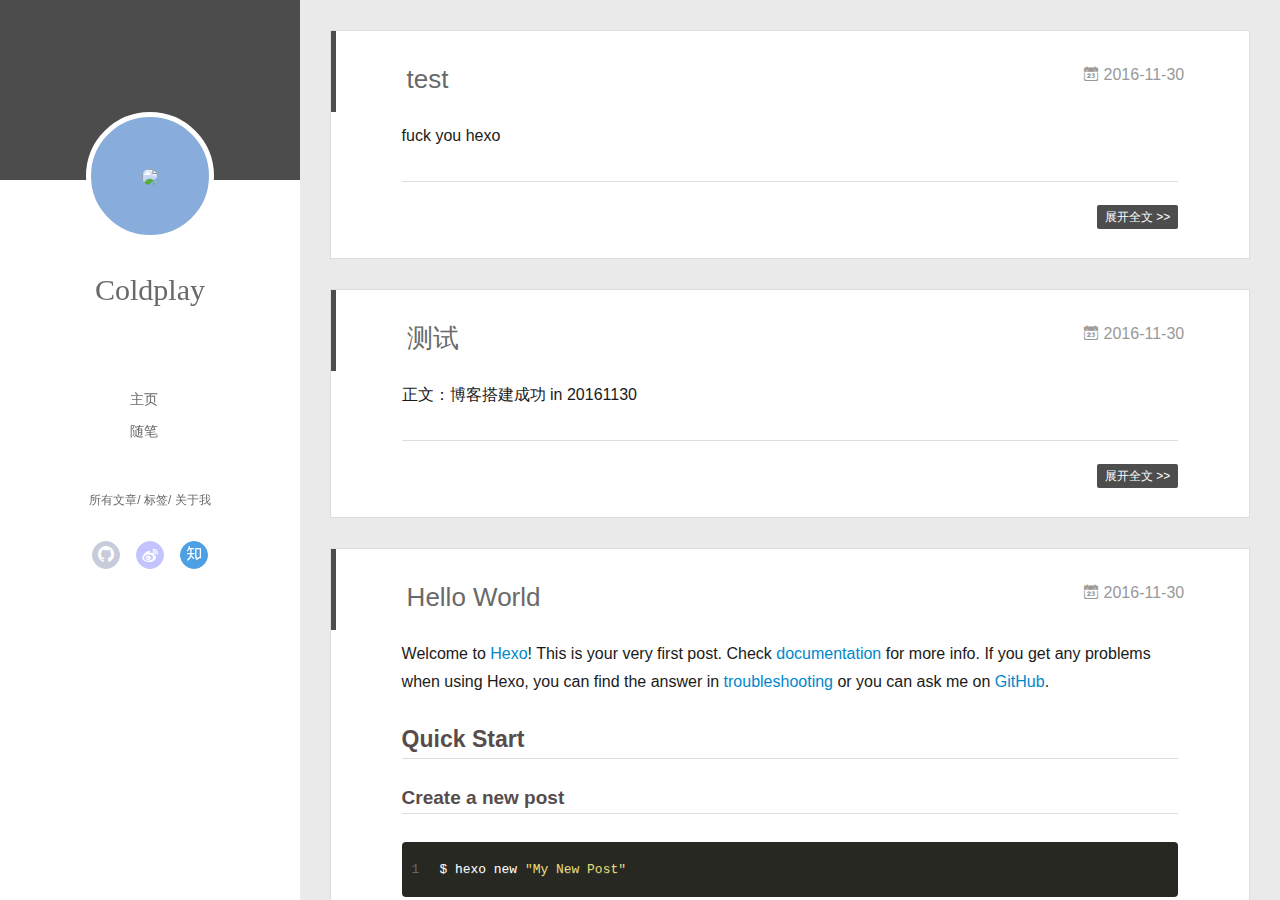
==== index.html @ acaaae2d "hexo delopy" ====
<!DOCTYPE html>
<html>
<head>
  <meta charset="utf-8">
  
  <meta name="renderer" content="webkit">
  <meta http-equiv="X-UA-Compatible" content="IE=edge" >
  <link rel="dns-prefetch" href="http://Coldplays.github.io">
  <title>Coldplay</title>
  <meta name="viewport" content="width=device-width, initial-scale=1, maximum-scale=1">
  <meta name="description" content="爱你所爱  想你所爱">
<meta property="og:type" content="website">
<meta property="og:title" content="Coldplay">
<meta property="og:url" content="http://Coldplays.github.io/index.html">
<meta property="og:site_name" content="Coldplay">
<meta property="og:description" content="爱你所爱  想你所爱">
<meta name="twitter:card" content="summary">
<meta name="twitter:title" content="Coldplay">
<meta name="twitter:description" content="爱你所爱  想你所爱">
  
    <link rel="alternative" href="/atom.xml" title="Coldplay" type="application/atom+xml">
  
  
    <link rel="icon" href="http://ohfzowpjr.bkt.clouddn.com/blog.jpg">
  
  <link rel="stylesheet" href="/main.css">
  

</head>

<body>
  <div id="container">
    <div class="left-col">
      <div class="overlay"></div>
<div class="intrude-less">
	<header id="header" class="inner">
		<a href="/" class="profilepic">
			
			<img src="http://ohfzowpjr.bkt.clouddn.com/blog.jpg" class="js-avatar">
			
		</a>

		<hgroup>
		  <h1 class="header-author"><a href="/">Coldplay</a></h1>
		</hgroup>

		

		<nav class="header-menu">
			<ul>
			
				<li><a href="/">主页</a></li>
	        
				<li><a href="/tags/随笔">随笔</a></li>
	        
			</ul>
		</nav>
		<nav class="header-smart-menu">
	        
    		
    			
    			<a class="js-smart-menu" data-idx="0" href="javascript:void(0)">所有文章</a>
    			
    			
            
    			
    			<a class="js-smart-menu" data-idx="1" href="javascript:void(0)">标签</a>
    			
    			
            
    			
    			<a class="js-smart-menu" data-idx="2" href="javascript:void(0)">关于我</a>
    			
    			
            
		</nav>
		<nav class="header-nav">
			<div class="social">
				
					<a class="github" target="_blank" href="#" title="github"><i class="icon-github"></i></a>
		        
					<a class="weibo" target="_blank" href="#" title="weibo"><i class="icon-weibo"></i></a>
		        
					<a class="zhihu" target="_blank" href="#" title="zhihu"><i class="icon-zhihu"></i></a>
		        
			</div>
		</nav>
	</header>		
</div>

    </div>
    <div class="mid-col">
      <nav id="mobile-nav">
  	<div class="overlay">
  		<div class="slider-trigger"><i class="icon-sort"></i></div>
  		<h1 class="header-author js-mobile-header hide">Coldplay</h1>
  	</div>
	<div class="intrude-less">
		<header id="header" class="inner">
			<div class="profilepic">
				
					<img src="http://ohfzowpjr.bkt.clouddn.com/blog.jpg" class="js-avatar">
				
			</div>
			<hgroup>
			  <h1 class="header-author">Coldplay</h1>
			</hgroup>
			
			<nav class="header-menu">
				<ul>
				
					<li><a href="/">主页</a></li>
		        
					<li><a href="/tags/随笔">随笔</a></li>
		        
				</ul>
			</nav>
			<nav class="header-nav">
				<div class="social">
					
						<a class="github" target="_blank" href="#" title="github"><i class="icon-github"></i></a>
			        
						<a class="weibo" target="_blank" href="#" title="weibo"><i class="icon-weibo"></i></a>
			        
						<a class="zhihu" target="_blank" href="#" title="zhihu"><i class="icon-zhihu"></i></a>
			        
				</div>
			</nav>
		</header>				
	</div>
</nav>

      <div class="body-wrap">
        
  
    <article id="post-test" class="article article-type-post" itemscope itemprop="blogPost">
  <div class="article-inner">
    
      <header class="article-header">
        
  
    <h1 itemprop="name">
      <a class="article-title" href="/2016/11/30/test/">test</a>
    </h1>
  

        <a href="/2016/11/30/test/" class="archive-article-date">
  	<time datetime="2016-11-30T07:42:43.000Z" itemprop="datePublished"><i class="icon-calendar icon"></i>2016-11-30</time>
</a>
      </header>
    
    <div class="article-entry" itemprop="articleBody">
      
        <p>fuck you hexo</p>

      

      
    </div>
    <div class="article-info article-info-index">
      
      
      

      
        <p class="article-more-link">
          <a class="article-more-a" href="/2016/11/30/test/#more">展开全文 >></a>
        </p>
      

      
      <div class="clearfix"></div>
    </div>
  </div>
</article>








  
    <article id="post-hello" class="article article-type-post" itemscope itemprop="blogPost">
  <div class="article-inner">
    
      <header class="article-header">
        
  
    <h1 itemprop="name">
      <a class="article-title" href="/2016/11/30/hello/">测试</a>
    </h1>
  

        <a href="/2016/11/30/hello/" class="archive-article-date">
  	<time datetime="2016-11-30T04:25:22.000Z" itemprop="datePublished"><i class="icon-calendar icon"></i>2016-11-30</time>
</a>
      </header>
    
    <div class="article-entry" itemprop="articleBody">
      
        <p>正文：博客搭建成功 in 20161130</p>

      

      
    </div>
    <div class="article-info article-info-index">
      
      
      

      
        <p class="article-more-link">
          <a class="article-more-a" href="/2016/11/30/hello/#more">展开全文 >></a>
        </p>
      

      
      <div class="clearfix"></div>
    </div>
  </div>
</article>








  
    <article id="post-hello-world" class="article article-type-post" itemscope itemprop="blogPost">
  <div class="article-inner">
    
      <header class="article-header">
        
  
    <h1 itemprop="name">
      <a class="article-title" href="/2016/11/30/hello-world/">Hello World</a>
    </h1>
  

        <a href="/2016/11/30/hello-world/" class="archive-article-date">
  	<time datetime="2016-11-30T01:39:07.978Z" itemprop="datePublished"><i class="icon-calendar icon"></i>2016-11-30</time>
</a>
      </header>
    
    <div class="article-entry" itemprop="articleBody">
      
        <p>Welcome to <a href="https://hexo.io/" target="_blank" rel="external">Hexo</a>! This is your very first post. Check <a href="https://hexo.io/docs/" target="_blank" rel="external">documentation</a> for more info. If you get any problems when using Hexo, you can find the answer in <a href="https://hexo.io/docs/troubleshooting.html" target="_blank" rel="external">troubleshooting</a> or you can ask me on <a href="https://github.com/hexojs/hexo/issues" target="_blank" rel="external">GitHub</a>.</p>
<h2 id="Quick-Start"><a href="#Quick-Start" class="headerlink" title="Quick Start"></a>Quick Start</h2><h3 id="Create-a-new-post"><a href="#Create-a-new-post" class="headerlink" title="Create a new post"></a>Create a new post</h3><figure class="highlight bash"><table><tr><td class="gutter"><pre><div class="line">1</div></pre></td><td class="code"><pre><div class="line">$ hexo new <span class="string">"My New Post"</span></div></pre></td></tr></table></figure>
<p>More info: <a href="https://hexo.io/docs/writing.html" target="_blank" rel="external">Writing</a></p>
<h3 id="Run-server"><a href="#Run-server" class="headerlink" title="Run server"></a>Run server</h3><figure class="highlight bash"><table><tr><td class="gutter"><pre><div class="line">1</div></pre></td><td class="code"><pre><div class="line">$ hexo server</div></pre></td></tr></table></figure>
<p>More info: <a href="https://hexo.io/docs/server.html" target="_blank" rel="external">Server</a></p>
<h3 id="Generate-static-files"><a href="#Generate-static-files" class="headerlink" title="Generate static files"></a>Generate static files</h3><figure class="highlight bash"><table><tr><td class="gutter"><pre><div class="line">1</div></pre></td><td class="code"><pre><div class="line">$ hexo generate</div></pre></td></tr></table></figure>
<p>More info: <a href="https://hexo.io/docs/generating.html" target="_blank" rel="external">Generating</a></p>
<h3 id="Deploy-to-remote-sites"><a href="#Deploy-to-remote-sites" class="headerlink" title="Deploy to remote sites"></a>Deploy to remote sites</h3><figure class="highlight bash"><table><tr><td class="gutter"><pre><div class="line">1</div></pre></td><td class="code"><pre><div class="line">$ hexo deploy</div></pre></td></tr></table></figure>
<p>More info: <a href="https://hexo.io/docs/deployment.html" target="_blank" rel="external">Deployment</a></p>

      

      
    </div>
    <div class="article-info article-info-index">
      
      
      

      
        <p class="article-more-link">
          <a class="article-more-a" href="/2016/11/30/hello-world/#more">展开全文 >></a>
        </p>
      

      
      <div class="clearfix"></div>
    </div>
  </div>
</article>








  
  


      </div>
      <footer id="footer">
  <div class="outer">
    <div id="footer-info">
    	<div class="footer-left">
    		&copy; 2016 Coldplay
    	</div>
      	<div class="footer-right">
      		<a href="http://hexo.io/" target="_blank">Hexo</a>  Theme <a href="https://github.com/litten/hexo-theme-yilia" target="_blank">Yilia</a> by Litten
      	</div>
    </div>
  </div>
</footer>
    </div>
    <script>
	var yiliaConfig = {
		mathjax: false,
		animate: true,
		isHome: true,
		isPost: false,
		isArchive: false,
		isTag: false,
		isCategory: false,
		open_in_new: false,
		root: "/",
		innerArchive: true
	}
</script>

<script src="/./main.js"></script>


    
<div class="tools-col">
  <ul class="btn-wrap">
    
      <li class="chose" data-hook="tools-section-all"><span class="text">全部</span><i class="icon-book"></i></li>
    
    
      <li data-hook="tools-section-tag"><span class="text">标签</span><i class="icon-price-tags"></i></li>
    
    
    
      <li data-hook="tools-section-me"><span class="text">我</span><i class="icon-smile"></i></li>
    
  </ul>
  <div class="tools-wrap">
    
    	<section class="tools-section tools-section-all chose">
    	</section>
    

    
    	<section class="tools-section tools-section-tag">
    			<div class="widget tagcloud" id="js-tagcloud">
    				
    			</div>
    	</section>
    

    

    
    	<section class="tools-section tools-section-me">
  	  	
  	  		<div class="aboutme-wrap" id="js-aboutme">一天只会撸&lt;br&gt;&lt;br&gt;除了HTML其他什么都不会&lt;br&gt;&lt;br&gt;小白一枚</div>
  	  	
    	</section>
    
  </div>
  
</div>
    <!-- Root element of PhotoSwipe. Must have class pswp. -->
<div class="pswp" tabindex="-1" role="dialog" aria-hidden="true">

    <!-- Background of PhotoSwipe. 
         It's a separate element as animating opacity is faster than rgba(). -->
    <div class="pswp__bg"></div>

    <!-- Slides wrapper with overflow:hidden. -->
    <div class="pswp__scroll-wrap">

        <!-- Container that holds slides. 
            PhotoSwipe keeps only 3 of them in the DOM to save memory.
            Don't modify these 3 pswp__item elements, data is added later on. -->
        <div class="pswp__container">
            <div class="pswp__item"></div>
            <div class="pswp__item"></div>
            <div class="pswp__item"></div>
        </div>

        <!-- Default (PhotoSwipeUI_Default) interface on top of sliding area. Can be changed. -->
        <div class="pswp__ui pswp__ui--hidden">

            <div class="pswp__top-bar">

                <!--  Controls are self-explanatory. Order can be changed. -->

                <div class="pswp__counter"></div>

                <button class="pswp__button pswp__button--close" title="Close (Esc)"></button>

                <button class="pswp__button pswp__button--share" style="display:none" title="Share"></button>

                <button class="pswp__button pswp__button--fs" title="Toggle fullscreen"></button>

                <button class="pswp__button pswp__button--zoom" title="Zoom in/out"></button>

                <!-- Preloader demo http://codepen.io/dimsemenov/pen/yyBWoR -->
                <!-- element will get class pswp__preloader--active when preloader is running -->
                <div class="pswp__preloader">
                    <div class="pswp__preloader__icn">
                      <div class="pswp__preloader__cut">
                        <div class="pswp__preloader__donut"></div>
                      </div>
                    </div>
                </div>
            </div>

            <div class="pswp__share-modal pswp__share-modal--hidden pswp__single-tap">
                <div class="pswp__share-tooltip"></div> 
            </div>

            <button class="pswp__button pswp__button--arrow--left" title="Previous (arrow left)">
            </button>

            <button class="pswp__button pswp__button--arrow--right" title="Next (arrow right)">
            </button>

            <div class="pswp__caption">
                <div class="pswp__caption__center"></div>
            </div>

        </div>

    </div>

</div>
  </div>
</body>
</html>
---- main.css ----
.clearfix:after,.clearfix:before{content:"";display:table}.clearfix:after{clear:both}body.archive-inner .archive-article-inner h1{overflow:hidden;white-space:nowrap;text-overflow:ellipsis}.tools-col,body.archive-inner{box-shadow:inset 0 0 32px 9px #4d4d4d}.mid-col,.tools-col,.tools-col .btn-wrap,.tools-col .btn-wrap li,.tools-col .btn-wrap li .text{-webkit-transition:all .2s ease-in;transition:all .2s ease-in;-ms-transition:all .2s ease-in}.tools-col,body.archive-inner,body.archive-inner #container,body.archive-inner .mid-col{background:url([data-uri]) repeat #5d5d5d}html{-ms-text-size-adjust:100%;-webkit-text-size-adjust:100%;-webkit-tap-highlight-color:transparent;height:100%}body{margin:0;font-size:14px;font-family:Helvetica Neue,Helvetica,STHeiTi,Arial,sans-serif;line-height:1.5;color:#333;background-color:#fff;min-height:100%}article,aside,details,figcaption,figure,footer,header,hgroup,main,menu,nav,section,summary{display:block}audio,canvas,progress,video{display:inline-block}audio:not([controls]){display:none;height:0}progress{vertical-align:baseline}[hidden],template{display:none}a{background:transparent;text-decoration:none;color:#08c}a:active{outline:0}abbr[title]{border-bottom:1px dotted}b,strong{font-weight:700}dfn{font-style:italic}mark{background:#ff0;color:#000}small{font-size:80%}sub,sup{font-size:75%;line-height:0;position:relative;vertical-align:baseline}sup{top:-.5em}sub{bottom:-.25em}img{border:0;vertical-align:middle;max-width:100%}svg:not(:root){overflow:hidden}pre{overflow:auto;white-space:pre;white-space:pre-wrap;word-wrap:break-word}code,kbd,pre,samp{font-family:monospace,monospace;font-size:1em}button,input,optgroup,select,textarea{color:inherit;font:inherit;margin:0;vertical-align:middle}button,input,select{overflow:visible}button,select{text-transform:none}button,html input[type=button],input[type=reset],input[type=submit]{-webkit-appearance:button;cursor:pointer}[disabled]{cursor:default}button::-moz-focus-inner,input::-moz-focus-inner{border:0;padding:0}input{line-height:normal}input[type=checkbox],input[type=radio]{box-sizing:border-box;padding:0}input[type=number]::-webkit-inner-spin-button,input[type=number]::-webkit-outer-spin-button{height:auto}input[type=search]{-webkit-appearance:textfield;box-sizing:border-box}input[type=search]::-webkit-search-cancel-button,input[type=search]::-webkit-search-decoration{-webkit-appearance:none}fieldset{border:1px solid silver;margin:0 2px;padding:.35em .625em .75em}legend{border:0;padding:0}textarea{overflow:auto;resize:vertical;vertical-align:top}optgroup{font-weight:700}button,input,select,textarea{outline:0}input,textarea{-webkit-user-modify:read-write-plaintext-only}input::-ms-clear,input::-ms-reveal{display:none}input::-moz-placeholder,textarea::-moz-placeholder{color:#999}input:-ms-input-placeholder,textarea:-ms-input-placeholder{color:#999}input::-webkit-input-placeholder,textarea::-webkit-input-placeholder{color:#999}.placeholder{color:#999}table{border-collapse:collapse;border-spacing:0}td,th{padding:0}blockquote,figure,form,h1,h2,h3,h4,h5,h6,p{margin:0}dd,dl,li,ol,ul{margin:0;padding:0}ol,ul{list-style:none outside none}h1,h2,h3{line-height:2;font-weight:400}h1{font-size:18px}h2{font-size:16px}h3{font-size:14px}i{font-style:normal}*{box-sizing:border-box}@font-face{font-family:iconfont;src:url(/fonts/iconfont.eot);src:url(/fonts/iconfont.eot#iefix) format("embedded-opentype"),url(/fonts/iconfont.woff) format("woff"),url(/fonts/iconfont.ttf) format("truetype"),url(/fonts/iconfont.svg#iconfont) format("svg")}[class*=" icon-"],[class^=icon-]{font-family:iconfont!important;speak:none;font-size:16px;font-style:normal;font-weight:400;font-variant:normal;text-transform:none;line-height:1;-webkit-font-smoothing:antialiased;-moz-osx-font-smoothing:grayscale}.icon-twitter:before{content:"\E600"}.icon-facebook:before{content:"\E601"}.icon-clock:before{content:"\E602"}.icon-mail:before{content:"\E609"}.icon-link:before{content:"\E6AB"}.icon-smile:before{content:"\E64A"}.icon-roundrightfill:before{content:"\E65A"}.icon-list:before{content:"\E682"}.icon-book:before{content:"\E6FE"}.icon-home:before{content:"\E6BB"}.icon-share:before{content:"\E618"}.icon-qq:before{content:"\E62D"}.icon-weibo:before{content:"\E619"}.icon-sort:before{content:"\E700"}.icon-circle-left:before{content:"\E71F"}.icon-circle-right:before{content:"\E720"}.icon-loading:before{content:"\E614"}.icon-close:before{content:"\E60C"}.icon-tumblr:before{content:"\E6B0"}.icon-calendar:before{content:"\E667"}.icon-rss:before{content:"\E877"}.icon-price-tags:before{content:"\E6F9"}.icon-quo-left:before{content:"\E7F5"}.icon-quo-right:before{content:"\E7F6"}.icon-github:before{content:"\E735"}.icon-film:before{content:"\E7B7"}.icon-weixin:before{content:"\E61F"}.icon-qzone:before{content:"\E680"}.icon-douban:before{content:"\E64C"}.icon-roundleftfill:before{content:"\E799"}.icon-tuding:before{content:"\E651"}.icon-zhihu:before{content:"\E61B"}.icon-linkedin:before{content:"\E6D4"}.icon-google:before{content:"\E635"}body,button,input,select,textarea{color:#1a1a1a;font-family:lucida grande,lucida sans unicode,lucida,helvetica,Hiragino Sans GB,Microsoft YaHei,WenQuanYi Micro Hei,sans-serif;font-size:16px;font-size:1rem;line-height:1.75}body{overflow-y:hidden}#container,body,html{height:100%;overflow-x:hidden;overflow-y:auto}#container{position:relative;min-height:100%}.body-wrap{margin-bottom:80px}.mid-col{position:absolute;right:0;min-height:100%;background:#eaeaea;left:300px;width:auto}.mid-col.show{-webkit-transform:translate3d(300px,0,0);transform:translate3d(300px,0,0);-ms-transform:translate3d(300px,0,0)}#mobile-nav{display:none}#mobile-nav .overlay{height:110px;position:absolute;width:100%;background:#4d4d4d}#mobile-nav .overlay.fixed{position:fixed;height:42px;z-index:99}#mobile-nav #header{padding:10px 0 0}#mobile-nav #header .profilepic{display:block;position:relative;z-index:100}#mobile-nav #header .header-menu{height:auto;margin:10px}#mobile-nav #header .header-menu ul{text-align:center;cursor:default}#mobile-nav #header .header-menu li{display:inline-block;margin:3px}.left-col{background:#fff;width:300px;position:fixed;opacity:1;-webkit-transition:all .2s ease-in;transition:all .2s ease-in;height:100%;z-index:999}.left-col .overlay{width:100%;height:180px;background-color:#000;position:absolute;opacity:.7}.left-col .intrude-less{width:76%;text-align:center;margin:112px auto 0}.left-col #header{width:100%;height:300px;position:relative;border-bottom:1px solid color-border}.left-col #header a{color:#696969}.left-col #header a:hover{color:#b0a0aa}.left-col #header .header-subtitle{text-align:center;color:#999;font-size:14px;line-height:25px;overflow:hidden;text-overflow:ellipsis;display:-webkit-box;-webkit-line-clamp:2;-webkit-box-orient:vertical}.left-col #header .header-menu{font-weight:300;line-height:31px;cursor:pointer;text-transform:uppercase;float:none;min-height:150px;margin-left:-12px;text-align:center;display:-webkit-box;-webkit-box-orient:horizontal;-webkit-box-pack:center;-webkit-box-align:center}.left-col #header .header-menu li{cursor:default}.left-col #header .header-menu li a{font-size:14px;min-width:300px}.left-col #header .header-smart-menu{font-size:12px;margin-bottom:20px}.left-col #header .header-smart-menu a:after{content:'/'}.left-col #header .header-smart-menu a:last-child:after{content:''}.left-col #header .profilepic{display:block;border:5px solid #fff;border-radius:300px;width:128px;height:128px;margin:0 auto;position:relative;overflow:hidden;background:#88acdb;-webkit-transition:all .2s ease-in;display:-webkit-box;-webkit-box-orient:horizontal;-webkit-box-pack:center;-webkit-box-align:center;text-align:center}.left-col #header .profilepic img{border-radius:300px;opacity:1;-webkit-transition:all .2s ease-in}.left-col #header .profilepic img.show{width:100%;height:100%;opacity:1}.left-col #header .header-author{text-align:center;margin:.67em 0;font-family:Roboto,serif;font-size:30px;-webkit-transition:.3s;transition:.3s}::-webkit-scrollbar{width:10px;height:10px}::-webkit-scrollbar-button{width:0;height:0}::-webkit-scrollbar-button:end:decrement,::-webkit-scrollbar-button:start:increment{display:none}::-webkit-scrollbar-corner{display:block}::-webkit-scrollbar-thumb{border-radius:8px;background-color:rgba(0,0,0,.2)}::-webkit-scrollbar-thumb:hover{border-radius:8px;background-color:rgba(0,0,0,.5)}::-webkit-scrollbar-thumb,::-webkit-scrollbar-track{border-right:1px solid transparent;border-left:1px solid transparent}::-webkit-scrollbar-track:hover{background-color:rgba(0,0,0,.15)}::-webkit-scrollbar-button:start{width:10px;height:10px;background:url([data-uri]) no-repeat 0 0}::-webkit-scrollbar-button:start:hover{background:url([data-uri]) no-repeat -15px 0}::-webkit-scrollbar-button:start:active{background:url([data-uri]) no-repeat -30px 0}::-webkit-scrollbar-button:end{width:10px;height:10px;background:url([data-uri]) no-repeat 0 -18px}::-webkit-scrollbar-button:end:hover{background:url([data-uri]) no-repeat -15px -18px}::-webkit-scrollbar-button:end:active{background:url([data-uri]) no-repeat -30px -18px}.article-entry .highlight,.article-entry pre{background:#272822;margin:10px 0;padding:10px;overflow:auto;color:#fff;font-size:.9em;line-height:22.400000000000002px}.article-entry .gist .gist-file .gist-data .line-numbers,.article-entry .highlight .gutter pre,.article-entry .highlight .gutter pre .line{color:#666}.article-entry code,.article-entry pre{font-family:Source Code Pro,Consolas,Monaco,Menlo,monospace}.article-entry code{background:#eee;padding:0 .3em;border:none}.article-entry pre code{background:none;text-shadow:none;padding:0;color:#fff}.article-entry .highlight{border-radius:4px}.article-entry .highlight pre{border:none;margin:0;padding:0}.article-entry .highlight table{margin:0;width:auto}.article-entry .highlight td{border:none;padding:0}.article-entry .highlight figcaption{color:highlight-comment;line-height:1em;margin-bottom:1em}.article-entry .highlight figcaption:after,.article-entry .highlight figcaption:before{content:"";display:table}.article-entry .highlight figcaption:after{clear:both}.article-entry .highlight figcaption a{float:right}.article-entry .highlight .gutter pre{text-align:right;padding-right:20px}.article-entry .highlight .gutter pre .line{text-shadow:none}.article-entry .highlight .line{color:#fff}.article-entry .gist{margin:0 -20px;border-style:solid;border-color:#ddd;border-width:1px 0;background:#272822;padding:15px 20px 15px 0}.article-entry .gist .gist-file{border:none;font-family:Source Code Pro,Consolas,Monaco,Menlo,monospace;margin:0}.article-entry .gist .gist-file .gist-data{background:none;border:none}.article-entry .gist .gist-file .gist-data .line-numbers{background:none;border:none;padding:0 20px 0 0}.article-entry .gist .gist-file .gist-data .line-data{padding:0!important}.article-entry .gist .gist-file .highlight{margin:0;padding:0;border:none}.article-entry .gist .gist-file .gist-meta{background:#272822;color:highlight-comment;font:.85em Helvetica Neue,Helvetica,Arial,sans-serif;text-shadow:0 0;padding:0;margin-top:1em;margin-left:20px}.article-entry .gist .gist-file .gist-meta a{color:#258fb8;font-weight:400}.article-entry .gist .gist-file .gist-meta a:hover{text-decoration:underline}pre .comment{color:#75715e}pre .class .params,pre .function .keyword,pre .keyword{color:#66d9ef}pre .css .value,pre .doctype,pre .function,pre .params,pre .tag{color:#fff}pre .at_rule,pre .at_rule .keyword,pre .css~* .tag,pre .preprocessor,pre .preprocessor .keyword,pre .title{color:#f92672}pre .attribute,pre .built_in,pre .class,pre .css~* .class,pre .function .title{color:#a6e22e}pre .string,pre .value{color:#e6db74}pre .number{color:#7163d7}pre .css~* .id,pre .id{color:#fd971f}#header .tagcloud a{color:#fff}.tagcloud a{display:inline-block;text-decoration:none;font-weight:400;font-size:10px;color:#fff;height:18px;line-height:18px;float:left;padding:0 5px 0 10px;position:relative;border-radius:0 5px 5px 0;margin:5px 9px 5px 8px;font-family:Menlo,Monaco,Andale Mono,lucida console,Courier New,monospace}.tagcloud a:hover{opacity:.8}.tagcloud a:before{content:" ";width:0;height:0;position:absolute;top:0;left:-18px;border:9px solid transparent}.tagcloud a:after{content:" ";width:4px;height:4px;background-color:#fff;border-radius:4px;box-shadow:0 0 0 1px rgba(0,0,0,.3);position:absolute;top:7px;left:2px}.tagcloud a.color1{background:#ff945c}.tagcloud a.color1:before{border-right-color:#ff945c}.tagcloud a.color2{background:#f5c7b7}.tagcloud a.color2:before{border-right-color:#f5c7b7}.tagcloud a.color3{background:#ba8f6c}.tagcloud a.color3:before{border-right-color:#ba8f6c}.tagcloud a.color4{background:#cfb7c4}.tagcloud a.color4:before{border-right-color:#cfb7c4}.tagcloud a.color5{background:#7b5d5f}.tagcloud a.color5:before{border-right-color:#7b5d5f}.article-tag-list .article-tag-list-item{float:left}.article-pop-out .icon-tuding{color:#999;float:left;margin-right:10px;margin-top:6px}.article-tag,.article-tag .article-tag-list{float:left}.article-tag .icon-price-tags{color:#999;float:left;margin-right:10px;margin-top:6px}.article-category{float:left}.article-category .icon-calendar{color:#999;float:left;margin-right:10px;margin-top:6px}.article-pop-out{float:left}.archive-article-date{color:#999;margin-right:7.6923%;float:right}.archive-article-date .icon{margin:5px 5px 5px 0}.glass{background-color:rgba(54,70,93,.9);z-index:998;-webkit-transition:opacity .15s;transition:opacity .15s;width:100%;height:100%;display:none}.glass,.tagcloud-ctn{left:0;opacity:1;bottom:0;position:fixed;right:0;top:0}.tagcloud-ctn{z-index:90120;background-size:100% 100%}.tagcloud-ctn .tagcloud-global{position:fixed;top:50%;left:50%;margin-top:-115px;margin-left:-315px;width:630px}.tagcloud-ctn .tagcloud-global a{width:80px;height:80px;border-radius:50%;background:#f2992e;color:#fff;display:block;float:left;line-height:80px;text-align:center}.tagcloud-ctn .tagcloud-global .tab-post-types .tab-post-type:nth-child(1) .post-type-icon{background:#f2992e}.tagcloud-ctn .tagcloud-global .tab-post-types .tab-post-type:nth-child(2) .post-type-icon{background:#56bc8a}.tagcloud-ctn .tagcloud-global .tab-post-types .tab-post-type:nth-child(3) .post-type-icon{background:#4aa8d8}.tagcloud-ctn .tagcloud-global .tab-post-types .tab-post-type:nth-child(4) .post-type-icon{background:#a77dc2}.tagcloud-ctn .tagcloud-global .tab-post-types .tab-post-type:nth-child(5) .post-type-icon{background:#dd765d}#header .header-nav{width:100%;position:absolute;-webkit-transition:-webkit-transform .3s ease-in;transition:-webkit-transform .3s ease-in;transition:transform .3s ease-in;transition:transform .3s ease-in,-webkit-transform .3s ease-in}#header .header-nav .social{margin-top:10px;text-align:center;display:-webkit-box;display:-ms-flexbox;display:flex;-ms-flex-wrap:wrap;flex-wrap:wrap;-webkit-box-pack:center;-ms-flex-pack:center;justify-content:center}#header .header-nav .social a{border-radius:50%;display:-moz-inline-stack;display:inline-block;vertical-align:middle;*vertical-align:auto;zoom:1;*display:inline;margin:0 8px 15px;-webkit-transition:.3s;transition:.3s;text-align:center;color:#fff;opacity:.7;width:28px;height:28px;line-height:26px}#header .header-nav .social a:hover{opacity:1}#header .header-nav .social a.weibo{background:#aaf;border:1px solid #aaf}#header .header-nav .social a.weibo:hover{border:1px solid #aaf}#header .header-nav .social a.rss{background:#ef7522;border:1px solid #ef7522}#header .header-nav .social a.rss:hover{border:1px solid #cf5d0f}#header .header-nav .social a.github{background:#afb6ca;border:1px solid #afb6ca}#header .header-nav .social a.github:hover{border:1px solid #909ab6}#header .header-nav .social a.facebook{background:#3b5998;border:1px solid #3b5998}#header .header-nav .social a.facebook:hover{border:1px solid #2d4373}#header .header-nav .social a.google{background:#c83d20;border:1px solid #c83d20}#header .header-nav .social a.google:hover{border:1px solid #9c3019}#header .header-nav .social a.twitter{background:#55cff8;border:1px solid #55cff8}#header .header-nav .social a.twitter:hover{border:1px solid #24c1f6}#header .header-nav .social a.linkedin{background:#005a87;border:1px solid #005a87}#header .header-nav .social a.linkedin:hover{border:1px solid #006b98}#header .header-nav .social a.zhihu{background:#0078d8;border:1px solid #0078d8}#header .header-nav .social a.zhihu:hover{border:1px solid #0078d8}#header .header-nav .social a.douban{background:#06c611;border:1px solid #06c611}#header .header-nav .social a.douban:hover{border:1px solid #06c611}#header .header-nav .social a.mail{background:#005a87;border:1px solid #005a87}#header .header-nav .social a.mail:hover{border:1px solid #006b98}#page-nav{text-align:center;margin-top:30px}#page-nav .page-number{width:20px;height:25px;background:#4d4d4d;display:inline-block;color:#fff;line-height:25px;font-size:12px;margin:0 5px 30px;border-radius:2px}#page-nav .page-number:hover{background:#5e5e5e}#page-nav .current{background:#88acdb;cursor:default}#page-nav .current:hover{background:#88acdb}#page-nav .extend{color:#4d4d4d;margin:0 27px;opacity:1}#page-nav .extend:hover{color:#5e5e5e}#page-nav:hover .extend{opacity:1}body.archive-inner .archives-wrap .archive-article-title{font-size:14px}body.archive-inner #footer,body.archive-inner #header,body.archive-inner #mobile-nav,body.archive-inner .archive-year-wrap,body.archive-inner .article-info.info-on-right,body.archive-inner .left-col,body.archive-inner .slider-trigger{display:none}body.archive-inner .archives .archive-article{padding:5px 0;border-bottom:1px solid #717171;border-top:1px solid #5d5d5d}body.archive-inner .archives .archive-article:hover{background:#6b6b6b}body.archive-inner .archives .archive-article-title{color:#e5e5e5}body.archive-inner .archives-wrap{background:none;padding:0;border-bottom:none}body.archive-inner .archive-article-inner .article-meta{float:none;width:100%;height:8px}body.archive-inner .archive-article-inner h1{color:#e5e5e5;margin-top:30px}body.archive-inner .archives-wrap .article-meta .archive-article-date{float:left}body.archive-inner #page-nav .extend{display:none}body.archive-inner #page-nav .current,body.archive-inner #page-nav .current:hover{background:#717171}body.archive-inner .archive-article-date .icon{margin:0 8px 0 0}.archives-wrap{position:relative;margin:0 30px;padding-right:60px;border-bottom:1px solid #eee;background:#fff}.archives-wrap:first-child{margin-top:30px}.archives-wrap:last-child{margin-bottom:80px}.archives-wrap .archive-year-wrap{line-height:35px;width:200px;position:absolute;padding-top:15px;font-size:1.8em}.archives-wrap .archive-year-wrap a{color:#666;font-weight:700;padding-left:48px}.archives{position:relative}.archives .article-info{border:none}.archives .archive-article{margin-left:200px;padding:20px 0;border-bottom:1px solid #eee;border-top:1px solid #fff;position:relative}.archives .archive-article:first-child{border-top:none}.archives .archive-article:last-child{border-bottom:none}.archives .archive-article-title{font-size:16px;color:#333;-webkit-transition:color .3s;transition:color .3s}.archives .archive-article-title:hover{color:#657b83}.archives .archive-article-title span{display:block;color:#a8a8a8;font-size:12px;line-height:14px;height:7px;padding-left:2px}.archives .archive-article-title span:before{display:inline-block;content:"\201C";font-family:serif;font-size:30px;float:left;margin:4px 4px 0 -12px;color:#c8c8c8}.archive-article-inner .icon-clock{margin-right:5px}.archive-article-inner .archive-article-header{position:relative;min-height:36px}.archive-article-inner .article-meta{position:relative;float:right;margin-top:-10px;color:#555;background:none;text-align:right;width:auto}.archive-article-inner .article-meta .article-date time{color:#aaa}.archive-article-inner .article-meta .archive-article-date,.archive-article-inner .article-meta .article-tag-list{margin-right:30px;display:-moz-inline-stack;display:inline-block;vertical-align:middle;zoom:1;color:#666;font-size:14px}.archive-article-inner .article-meta .archive-article-date{cursor:default;font-size:12px;margin-bottom:5px;margin-top:-10px;margin-right:0}.archive-article-inner .article-meta .article-category:before{float:left;margin-top:1px;left:15px}.archive-article-inner .article-meta .article-category .article-category-link{width:auto;max-width:83px;padding-left:10px}.archive-article-inner .article-meta .article-tag-list{margin-top:0}.archive-article-inner .article-meta .article-tag-list:before{left:15px}.archive-article-inner .article-meta .article-tag-list .article-tag-list-item{display:inline-block;width:auto;max-width:83px;padding-left:8px;font-size:12px}.tools-col{width:300px;height:100%;position:fixed;left:0;top:0;z-index:998;padding:0}.tools-col.show{-webkit-transform:translate3d(300px,0,0);transform:translate3d(300px,0,0);-ms-transform:translate3d(300px,0,0)}.tools-col.show .btn-wrap{opacity:1}.tools-col iframe{width:100%;height:100%;border:none}.tools-col .tools-section,.tools-col .tools-wrap{height:100%;color:#e5e5e5;width:300px;overflow:hidden}.tools-col .tools-section{display:none}.tools-col .tools-section.chose{display:block}.tools-col .tools-section .tagcloud{padding:15px 0 0 15px}.tools-col .btn-wrap{position:absolute;height:60px;width:100px;right:-100px;opacity:0}.tools-col .btn-wrap li{height:30px;width:40px;line-height:31px;text-align:right;padding-right:5px;background:#56bc8a;color:#eaeaea;border-top-right-radius:100px;border-bottom-right-radius:100px;position:relative;overflow:hidden;cursor:pointer;margin-bottom:10px;border:2px solid #fff;border-left:0}.tools-col .btn-wrap li .text{opacity:0;font-size:12px;float:left;margin-left:-30px}.tools-col .btn-wrap li.chose,.tools-col .btn-wrap li:hover{width:60px}.tools-col .btn-wrap li.chose .text,.tools-col .btn-wrap li:hover .text{opacity:1;margin-left:4px}.tools-col .btn-wrap li:hover{opacity:.85}.tools-col .btn-wrap li:nth-child(1){background:#56bc8a}.tools-col .btn-wrap li:nth-child(2){background:#a77dc2}.tools-col .btn-wrap li:nth-child(3){background:#f2992e}.tools-col .btn-wrap li:nth-child(4){background:#dd765d}.tools-col .btn-wrap li:nth-child(5){background:#4aa8d8}.tools-col .tools-section-friends .friends-wrap{padding:15px}.tools-col .tools-section-friends .switch-friends-link{padding:7px 0 7px 5px;border-bottom:1px solid #717171;border-top:1px solid #5d5d5d;display:block;color:#e5e5e5}.tools-col .tools-section-friends .switch-friends-link:hover{background:#6b6b6b}.tools-col .aboutme-wrap{display:-webkit-box;display:-ms-flexbox;display:flex;-webkit-box-align:center;-ms-flex-align:center;align-items:center;-webkit-box-pack:center;-ms-flex-pack:center;justify-content:center;width:100%;height:100%;text-shadow:1px 1px #424242}@-webkit-keyframes smile{0%{margin-left:-26px}20%{margin-left:-52px}40%{margin-left:-78px}60%{margin-left:-104px}80%{margin-left:-130px}to{margin-left:-26px}}@keyframes smile{0%{margin-left:-26px}20%{margin-left:-52px}40%{margin-left:-78px}60%{margin-left:-104px}80%{margin-left:-130px}to{margin-left:-26px}}.switch-btn{margin-left:74px;margin-top:23px;width:70px}.switch-btn,.switch-btn .wrap{position:relative;text-align:center}.switch-btn .wrap{height:26px;width:26px;line-height:26px;border-radius:100px;overflow:hidden;display:inline-block;cursor:pointer}.switch-btn .wrap .wrap-line{width:1000px;height:100%}.switch-btn .wrap .icon{font-size:26px;color:#5d5d5d;float:left}.body-wrap>article{position:relative}@-webkit-keyframes cd-bounce-1{0%{opacity:0;-webkit-transform:scale(1)}60%{opacity:1;-webkit-transform:scale(1.01)}to{-webkit-transform:scale(1)}}@keyframes cd-bounce-1{0%{opacity:0;-webkit-transform:scale(1);transform:scale(1)}60%{opacity:1;-webkit-transform:scale(1.01);transform:scale(1.01)}to{-webkit-transform:scale(1);transform:scale(1)}}.article{margin:30px;position:relative;border:1px solid #ddd;background:#fff;-webkit-transition:all .2s ease-in;transition:all .2s ease-in}.article img{max-width:100%}.article-inner h1.article-title,.article-title{color:#696969;margin-left:0;font-weight:300;line-height:35px;margin-bottom:20px;font-size:26px;-webkit-transition:color .3s;transition:color .3s}.article-header{border-left:5px solid #4d4d4d;padding:30px 0 15px 25px;padding-left:7.6923%}.article-meta{width:150px;font-size:14;text-align:right;position:absolute;right:0;top:23px;text-align:center;z-index:1}.article-meta time{color:#aaa}.article-meta time .icon-clock{margin-right:8px;font-size:16px}.article-more-link{margin-top:0;text-align:left;float:right}.article-more-link a{background:#4d4d4d;color:#fff;font-size:12px;padding:5px 8px;line-height:16px;border-radius:2px;-webkit-transition:background .3s;transition:background .3s}.article-more-link a:hover{background:#3c3c3c}.article-more-link a.hidden{visibility:hidden}.article-info.info-on-right{margin:10px 0 0;float:right}.article-info-index.article-info{padding-top:20px;margin:30px 7.6923% 0;min-height:72px;border-top:1px solid #ddd}.article-info-post.article-info{padding:0;border:none;margin:-30px 0 20px 7.6923%}.article-inner p{margin:0 0 1.75em}.article-inner{border-color:#d1d1d1}.article-inner h1{font-size:28px;font-size:1.75rem;line-height:1.25;margin-top:2em;margin-bottom:1em}.article-inner h2{font-size:23px;font-size:1.4375rem;line-height:1.2173913043;margin-top:2.4347826087em;margin-bottom:1.2173913043em}.article-inner h3{font-size:19px;font-size:1.1875rem;line-height:1.1052631579;margin-top:2.9473684211em;margin-bottom:1.4736842105em}.article-inner h4,.article-inner h5,.article-inner h6{font-size:16px;font-size:1rem;line-height:1.3125;margin-top:3.5em;margin-bottom:1.75em}.article-inner h4{letter-spacing:.140625em;text-transform:uppercase}.article-inner h6{font-style:italic}.article-inner h1,.article-inner h2,.article-inner h3,.article-inner h4,.article-inner h5,.article-inner h6{font-weight:900}.article-inner h1:first-child,.article-inner h2:first-child,.article-inner h3:first-child,.article-inner h4:first-child,.article-inner h5:first-child,.article-inner h6:first-child{margin-top:0}.article-inner h1:first-child{margin-bottom:10px;display:inline}.article-entry{line-height:1.8em;padding-right:7.6923%;padding-left:7.6923%}.article-entry p{margin-top:10px}.article-entry li code,.article-entry p code{padding:1px 3px;margin:0 3px;background:#ddd;border:1px solid #ccc;font-family:Menlo,Monaco,Andale Mono,lucida console,Courier New,monospace;word-wrap:break-word;font-size:14px}.article-entry blockquote{background:#ddd;border-left:5px solid #ccc;padding:15px 20px;margin-top:10px;border-left:5px solid #657b83;background:#f6f6f6}.article-entry blockquote p{margin-top:0;margin-bottom:0}.article-entry em{font-style:italic}.article-entry ol li:before,.article-entry ul li:before{content:"";width:6px;height:6px;border:1px solid #999;border-radius:10px;background:#aaa;display:inline-block;margin-right:10px;float:left;margin-top:12px}.article-entry ol,.article-entry ul{font-size:14px;margin:10px 0}.article-entry li ol,.article-entry li ul{margin-left:30px}.article-entry li ol li:before,.article-entry li ul li:before{content:"";background:#dedede}.article-entry h1{margin-top:30px}.article-entry h2,.article-entry h3,.article-entry h4,.article-entry h5,.article-entry h6{margin-top:20px;font-weight:700;color:#574c4c;padding-bottom:5px;border-bottom:1px solid #ddd}.article-entry video{max-width:100%}.article-entry strong{font-weight:700}.article-entry .caption{display:block;font-size:.8em;color:#aaa}.article-entry hr{height:0;margin-top:20px;margin-bottom:20px;border-left:0;border-right:0;border-top:1px solid #ddd;border-bottom:1px solid #fff}.article-entry pre{line-height:1.5;margin-top:10px;padding:5px 15px;overflow-x:auto;color:#657b83;border:1px solid #ccc;text-shadow:0 1px #444;font-family:Menlo,Monaco,Andale Mono,lucida console,Courier New,monospace}.article-entry pre code{font-size:14px}.article-entry table{width:100%;border:1px solid #dedede;margin:15px 0;border-collapse:collapse}.article-entry table td,.article-entry table tr{height:35px}.article-entry table thead tr{background:#f8f8f8}.article-entry table tbody tr:hover{background:#efefef}.article-entry table td,.article-entry table th{border:1px solid #dedede;padding:0 10px}.article-entry figure table{border:none;width:auto;margin:0}.article-entry figure table tbody tr:hover{background:none}#article-nav{margin:0 0 30px;padding:0 32px 10px}#article-nav .article-nav-link-wrap{font-size:14px}#article-nav .article-nav-link-wrap .article-nav-title{display:inline-block;font-size:16px;-webkit-transition:color .3s;transition:color .3s}#article-nav .article-nav-link-wrap:hover .article-nav-title,#article-nav .article-nav-link-wrap:hover i{color:#4d4d4d}#article-nav #article-nav-older{float:right}.duoshuo{padding:0 40px}.duoshuo,.share-wrap{min-height:20px}.share-btn{float:right;position:relative}.share-icons{display:-webkit-box;display:-ms-flexbox;display:flex;-webkit-box-pack:center;-ms-flex-pack:center;justify-content:center;-webkit-box-align:center;-ms-flex-align:center;align-items:center;-ms-flex-wrap:wrap;flex-wrap:wrap}.share-icons a{border:1px solid #fff;border-radius:50%;display:-moz-inline-stack;display:inline-block;vertical-align:middle;zoom:1;margin:10px;-webkit-transition:.3s;transition:.3s;text-align:center;color:#fff;opacity:.7;width:28px;height:28px;line-height:26px;text-shadow:1px 1px 1px #509eb7}.share-icons a:hover{-webkit-transform:scale(1.2);transform:scale(1.2)}.share-icons a.share-outer{border:none;color:#fff;background:#4d4d4d;text-shadow:none}.page-modal{position:fixed;top:24%;left:50%;z-index:1001;padding:20px;text-align:center;color:#727272;background:#fff;border-radius:4px;box-shadow:0 2px 5px 0 rgba(0,0,0,.16),0 2px 10px 0 rgba(0,0,0,.12);opacity:0;-webkit-transform:translate(-50%,-200%);transform:translate(-50%,-200%)}.page-modal p{margin-bottom:10px}.page-modal.ready{visibility:hidden;display:block;-webkit-transform:translate(-50%,-100%);transform:translate(-50%,-100%);-webkit-transition:.3s;transition:.3s}.page-modal.in{visibility:visible;opacity:1;-webkit-transform:translate(-50%);transform:translate(-50%)}.page-modal .close{position:absolute;right:15px;top:15px;color:rgba(0,0,0,.2);font-size:16px;line-height:20px}.page-modal .close:active,.page-modal .close:hover{color:rgba(0,0,0,.4)}.mask{visibility:hidden;position:fixed;top:0;left:0;bottom:0;z-index:1000;width:100%;height:100%;background:#000;opacity:0;filter:alpha(opacity=0);pointer-events:none;-webkit-transition:.3s ease-in-out;transition:.3s ease-in-out}.mask.in{visibility:visible;pointer-events:auto;opacity:.3}.page-reward{margin:60px 0;text-align:center}.page-reward .page-reward-btn{position:relative;display:inline-block;width:56px;height:56px;line-height:56px;font-size:20px;color:#fff;background:#f44336;border-radius:50%;box-shadow:0 2px 5px 0 rgba(0,0,0,.16),0 2px 10px 0 rgba(0,0,0,.12);-webkit-transition:.4s ease-in-out;transition:.4s ease-in-out}.page-reward .page-reward-btn:active,.page-reward .page-reward-btn:hover{box-shadow:0 6px 12px rgba(0,0,0,.2),0 4px 15px rgba(0,0,0,.2)}.page-reward .page-reward-btn .tooltip-item{display:block;width:56px;height:56px}.page-reward .reward-box{display:-webkit-box;display:-ms-flexbox;display:flex;-ms-flex-pack:distribute;justify-content:space-around}.page-reward .reward-p{color:#fff;font-weight:700;text-shadow:1px 1px 1px #45b9e0}.page-reward .reward-p .icon{margin:0 10px;color:#ddd}.page-reward .reward-type{font-size:16px;display:block;color:#4d4d4d;margin:20px 0 0}.page-reward .reward-img{width:130px;height:130px;border:6px solid #fff;border-radius:3px}.tooltip-left .tooltip{position:absolute;z-index:999;cursor:pointer;width:28px;height:28px;top:-10px;right:10px}.tooltip-left .tooltip:hover a.share-outer{background:#24c1f6}@-webkit-keyframes pulse{0%{-webkit-transform:scale3d(.5,.5,1)}to{-webkit-transform:scaleX(1)}}@keyframes pulse{0%{-webkit-transform:scale3d(.5,.5,1);transform:scale3d(.5,.5,1)}to{-webkit-transform:scaleX(1);transform:scaleX(1)}}.tooltip-left .tooltip-content{position:absolute;background:rgba(36,193,246,.9);z-index:9999;width:200px;bottom:50%;margin-bottom:-10px;border-radius:20px;font-size:1.1em;text-align:center;color:#fff;opacity:0;cursor:default;pointer-events:none;-webkit-font-smoothing:antialiased;-webkit-transition:opacity .3s,-webkit-transform .3s;transition:opacity .3s,-webkit-transform .3s;transition:opacity .3s,transform .3s;transition:opacity .3s,transform .3s,-webkit-transform .3s}.tooltip-left .tooltip-west .tooltip-content{left:3.5em;-webkit-transform-origin:-2em 50%;transform-origin:-2em 50%;-webkit-transform:translate3d(0,50%,0) rotate3d(1,1,1,30deg);transform:translate3d(0,50%,0) rotate3d(1,1,1,30deg)}.tooltip-left .tooltip-east .tooltip-content{right:3.5em;-webkit-transform-origin:calc(100% + 2em) 50%;transform-origin:calc(100% + 2em) 50%;-webkit-transform:translate3d(0,50%,0) rotate3d(1,1,1,-30deg);transform:translate3d(0,50%,0) rotate3d(1,1,1,-30deg)}.tooltip-left .tooltip:hover .tooltip-content{opacity:1;-webkit-transform:translate3d(0,50%,0) rotate3d(0,0,0,0);transform:translate3d(0,50%,0) rotate3d(0,0,0,0);pointer-events:auto}.tooltip-left .tooltip-content:after,.tooltip-left .tooltip-content:before{content:'';position:absolute}.tooltip-left .tooltip-content:before{height:100%;width:3em}.tooltip-left .tooltip-content:after{width:2em;height:2em;top:50%;margin:-1em 0 0;background:url(/fonts/tooltip.svg) no-repeat 50%;background-size:100%}.tooltip-left .tooltip-west .tooltip-content:after,.tooltip-left .tooltip-west .tooltip-content:before{right:99%}.tooltip-left .tooltip-east .tooltip-content:after,.tooltip-left .tooltip-east .tooltip-content:before{left:99%}.tooltip-left .tooltip-east .tooltip-content:after{-webkit-transform:scaleX(-1);transform:scaleX(-1)}.tooltip-top .tooltip{display:inline;position:relative;z-index:999}.tooltip-top .tooltip:after{content:'';position:absolute;width:100%;height:20px;bottom:100%;left:50%;pointer-events:none;-webkit-transform:translateX(-50%);transform:translateX(-50%)}.tooltip-top .tooltip:hover:after{pointer-events:auto}.tooltip-top .tooltip-content{position:absolute;z-index:9999;width:370px;left:50%;bottom:100%;font-size:20px;line-height:1.4;text-align:center;font-weight:400;color:#4d4d4d;background:transparent;opacity:0;margin:0 0 -10px -185px;cursor:default;pointer-events:none;font-family:Satisfy,cursive;-webkit-font-smoothing:antialiased;-webkit-transition:opacity .3s .3s;transition:opacity .3s .3s;padding-bottom:80px}.tooltip-top .tooltip:hover .tooltip-content{opacity:1;pointer-events:auto;-webkit-transition-delay:0s;transition-delay:0s}.tooltip-top .tooltip-content span{display:block}.tooltip-top .tooltip-text{border-bottom:10px solid #4d4d4d;overflow:hidden;-webkit-transform:scaleX(0);transform:scaleX(0);-webkit-transition:-webkit-transform .3s .3s;transition:-webkit-transform .3s .3s;transition:transform .3s .3s;transition:transform .3s .3s,-webkit-transform .3s .3s}.tooltip-top .tooltip:hover .tooltip-text{-webkit-transition-delay:0s;transition-delay:0s;-webkit-transform:scaleX(1);transform:scaleX(1)}.tooltip-top .tooltip-inner{background:rgba(36,193,246,.9);padding:40px;-webkit-transform:translate3d(0,100%,0);transform:translate3d(0,100%,0);webkit-transition:-webkit-transform .3s;-webkit-transition:-webkit-transform .3s;transition:-webkit-transform .3s;transition:transform .3s;transition:transform .3s,-webkit-transform .3s}.tooltip-top .tooltip:hover .tooltip-inner{-webkit-transition-delay:.3s;transition-delay:.3s;-webkit-transform:translateZ(0);transform:translateZ(0)}.tooltip-top .tooltip-content:after{content:'';left:50%;border:solid transparent;height:0;width:0;position:absolute;pointer-events:none;border-color:transparent;border-top-color:#4d4d4d;border-width:10px;margin-left:-10px}#footer{font-size:12px;font-family:Menlo,Monaco,Andale Mono,lucida console,Courier New,monospace;text-shadow:0 1px #fff;position:absolute;bottom:30px;opacity:.6;width:100%;text-align:center}#footer .outer{padding:0 30px}.footer-left{float:left}.footer-right{float:right}@media screen and (max-width:800px){#container,body,html{height:auto;overflow-x:hidden;overflow-y:auto}.body-wrap{margin-bottom:0}.left-col{display:none}.mid-col{left:0}#header .header-nav,.mid-col{position:relative}.tools-col{display:none}.header-author.fixed{position:fixed;top:-13px;width:100%;color:#ddd}#container .header-author.fixed{position:fixed;top:-29px;width:100%;color:#ddd}.overlay .slider-trigger{position:absolute;z-index:101;bottom:0;left:0;width:42px;height:42px;text-align:center;line-height:50px}.overlay .slider-trigger:hover{background:#444}.overlay .slider-trigger .icon-sort{font-size:24px;color:#fff}.article-header{border-left:none;padding:0;border-bottom:1px dotted #ddd}.article-header h1{margin-bottom:10px}.article-header .archive-article-date{float:none}.article-info-index.article-info{padding-top:10px;margin:0;border-top:1px solid #ddd}.article-info-post.article-info{margin:0;padding-top:10px;border:none}#viewer-box .viewer-box-l{font-size:14px}.article{padding:10px;margin:10px;font-size:16px;color:#555}.article .article-entry{padding-left:0;padding-right:0;padding-top:10px}.article .article-inner h1.article-title,.article .article-title{font-size:18px;font-weight:300;display:block;margin:0}.article .article-meta{width:auto;height:30px;margin-top:-5px;position:ralative}.article .article-meta .article-date{font-size:12px;border-radius:0;color:#666;background:none;height:auto;padding:0;margin:0;width:100%;text-align:left;margin-left:10px}.article .article-meta .article-date time{width:auto;float:right;margin-right:10px}.article .article-meta .article-tag-list{margin-top:7px;position:absolute;right:10px;top:0}.article .article-meta .article-tag-list:before{float:left;margin-top:1px;left:0}.article .article-meta .article-tag-list .article-tag-list-item{float:left;padding-left:0;width:auto;max-width:83px}.article .article-meta .article-category{margin-top:7px;position:absolute;right:10px;top:-30px}.article .article-meta .article-category:before{float:left;margin-top:1px;left:15px}.article .article-meta .article-category .article-category-link{max-width:83px;width:auto;padding-left:10px}.article .article-nav-link-wrap{margin:5px 0}.article .article-nav-link-wrap strong{float:left;margin-right:5px}.article #article-nav-older{float:none;display:block}.share{padding:3px 10px}#disqus_thread,.duoshuo{padding:0 13px}#mobile-nav{display:block}#article-nav #article-nav-older{float:none}#article-nav .article-nav-link-wrap .article-nav-title{font-size:16px}#page-nav .extend{opacity:1}.instagram .open-ins{left:2px;top:-30px;color:#aaa}.info-on-right{float:none}.archives-wrap{margin:10px 10px 0;padding:10px}.archives-wrap .archive-article-title{font-size:16px}.archives-wrap .archive-year-wrap{position:relative;padding:0}.archives-wrap .archive-year-wrap a{padding:0}.archives-wrap .article-meta .archive-article-date{font-size:12px;margin-right:10px;margin-top:-5px}.archives-wrap .article-meta .article-tag-list-link{font-size:12px}.archives .archive-article{padding:10px 0;margin-left:0}#footer{position:relative;bottom:0}#footer .footer-left{float:none;margin-bottom:10px}#footer .footer-right{float:none}.profilepic{display:block;border:5px solid #fff;border-radius:300px;width:128px;height:128px;margin:0 auto;position:relative;overflow:hidden;background:#88acdb;-webkit-transition:all .2s ease-in;display:-webkit-box;-webkit-box-orient:horizontal;-webkit-box-pack:center;-webkit-box-align:center;text-align:center}.header-author{text-align:center;margin:.67em 0;font-family:Roboto,serif;font-size:30px;-webkit-transition:.3s;transition:.3s}.header-subtitle{text-align:center;color:#999;font-size:14px;line-height:25px;overflow:hidden;text-overflow:ellipsis;display:-webkit-box;-webkit-line-clamp:2;-webkit-box-orient:vertical;padding:0 24px}#viewer{position:fixed;z-index:1000000;top:0;bottom:0;left:0;right:0;overflow:hidden}#viewer-box{width:100%;height:100%;position:relative;color:#ccc;-webkit-transform:translate3d(-100%,0,0);-webkit-transition:-webkit-transform .25s ease-in-out}#viewer-box .viewer-box-l{background:url([data-uri]) repeat #5d5d5d;width:80%;height:100%;float:left}#viewer-box .viewer-box-l a{color:#5ac8ff}#viewer-box .viewer-box-l .viewer-box-wrap{margin:20px 10px 0 20px}#viewer-box .viewer-box-l .viewer-title{line-height:32px;font-weight:700;color:#d6d6d6}#viewer-box .viewer-box-l .viewer-title:before{content:"";width:6px;height:6px;border:1px solid #999;border-radius:10px;background:#aaa;display:inline-block;margin-right:10px}#viewer-box .viewer-box-l .viewer-div{border-bottom:1px dotted #666;padding-bottom:13px;line-height:20px}#viewer-box .viewer-box-l .viewer-div:last-child{border-bottom:none}#viewer-box .viewer-box-l .viewer-div .switch-friends-link{line-height:20px}#viewer-box .viewer-box-l .tagcloud a{color:#fff}#viewer-box .viewer-box-r{background:transparent;width:20%;height:100%;float:right}#viewer-box.anm-swipe{-webkit-transform:translateZ(0)}#viewer-box.anm-swipe .viewer-box-r{background:transparent}.hide{display:none}#viewer-box .viewer-list{margin:0;padding:0;height:100%;overflow:hidden}}/*! PhotoSwipe Default UI CSS by Dmitry Semenov | photoswipe.com | MIT license */.pswp__button{width:44px;height:44px;position:relative;background:none;cursor:pointer;overflow:visible;-webkit-appearance:none;display:block;border:0;padding:0;margin:0;float:right;opacity:.75;-webkit-transition:opacity .2s;transition:opacity .2s;box-shadow:none}.pswp__button:focus,.pswp__button:hover{opacity:1}.pswp__button:active{outline:none;opacity:.9}.pswp__button::-moz-focus-inner{padding:0;border:0}.pswp__ui--over-close .pswp__button--close{opacity:1}.pswp__button,.pswp__button--arrow--left:before,.pswp__button--arrow--right:before{background:url([data-uri]) 0 0 no-repeat;background-size:264px 88px;width:44px;height:44px}@media (-webkit-min-device-pixel-ratio:1.1),(-webkit-min-device-pixel-ratio:1.09375),(min-resolution:1.1dppx),(min-resolution:105dpi){.pswp--svg .pswp__button,.pswp--svg .pswp__button--arrow--left:before,.pswp--svg .pswp__button--arrow--right:before{background-image:url(/fonts/default-skin.svg)}.pswp--svg .pswp__button--arrow--left,.pswp--svg .pswp__button--arrow--right{background:none}}.pswp__button--close{background-position:0 -44px}.pswp__button--share{background-position:-44px -44px}.pswp__button--fs{display:none}.pswp--supports-fs .pswp__button--fs{display:block}.pswp--fs .pswp__button--fs{background-position:-44px 0}.pswp__button--zoom{display:none;background-position:-88px 0}.pswp--zoom-allowed .pswp__button--zoom{display:block}.pswp--zoomed-in .pswp__button--zoom{background-position:-132px 0}.pswp--touch .pswp__button--arrow--left,.pswp--touch .pswp__button--arrow--right{visibility:hidden}.pswp__button--arrow--left,.pswp__button--arrow--right{background:none;top:50%;margin-top:-50px;width:70px;height:100px;position:absolute}.pswp__button--arrow--left{left:0}.pswp__button--arrow--right{right:0}.pswp__button--arrow--left:before,.pswp__button--arrow--right:before{content:'';top:35px;background-color:rgba(0,0,0,.3);height:30px;width:32px;position:absolute}.pswp__button--arrow--left:before{left:6px;background-position:-138px -44px}.pswp__button--arrow--right:before{right:6px;background-position:-94px -44px}.pswp__counter,.pswp__share-modal{-webkit-user-select:none;-moz-user-select:none;-ms-user-select:none;user-select:none}.pswp__share-modal{display:block;background:rgba(0,0,0,.5);width:100%;height:100%;top:0;left:0;padding:10px;position:absolute;z-index:1600;opacity:0;-webkit-transition:opacity .25s ease-out;transition:opacity .25s ease-out;-webkit-backface-visibility:hidden;will-change:opacity}.pswp__share-modal--hidden{display:none}.pswp__share-tooltip{z-index:1620;position:absolute;background:#fff;top:56px;border-radius:2px;display:block;width:auto;right:44px;box-shadow:0 2px 5px rgba(0,0,0,.25);-webkit-transform:translateY(6px);transform:translateY(6px);-webkit-transition:-webkit-transform .25s;transition:-webkit-transform .25s;transition:transform .25s;transition:transform .25s,-webkit-transform .25s;-webkit-backface-visibility:hidden;will-change:transform}.pswp__share-tooltip a{display:block;padding:8px 12px;font-size:14px;line-height:18px}.pswp__share-tooltip a,.pswp__share-tooltip a:hover{color:#000;text-decoration:none}.pswp__share-tooltip a:first-child{border-radius:2px 2px 0 0}.pswp__share-tooltip a:last-child{border-radius:0 0 2px 2px}.pswp__share-modal--fade-in{opacity:1}.pswp__share-modal--fade-in .pswp__share-tooltip{-webkit-transform:translateY(0);transform:translateY(0)}.pswp--touch .pswp__share-tooltip a{padding:16px 12px}a.pswp__share--facebook:before{content:'';display:block;width:0;height:0;position:absolute;top:-12px;right:15px;border:6px solid transparent;border-bottom-color:#fff;-webkit-pointer-events:none;-moz-pointer-events:none;pointer-events:none}a.pswp__share--facebook:hover{background:#3e5c9a;color:#fff}a.pswp__share--facebook:hover:before{border-bottom-color:#3e5c9a}a.pswp__share--twitter:hover{background:#55acee;color:#fff}a.pswp__share--pinterest:hover{background:#ccc;color:#ce272d}a.pswp__share--download:hover{background:#ddd}.pswp__counter{position:absolute;left:0;top:0;height:44px;font-size:13px;line-height:44px;color:#fff;opacity:.75;padding:0 10px}.pswp__caption{position:absolute;left:0;bottom:0;width:100%;min-height:44px}.pswp__caption small{font-size:11px;color:#bbb}.pswp__caption__center{text-align:left;max-width:420px;margin:0 auto;font-size:13px;padding:10px;line-height:20px;color:#ccc}.pswp__caption--empty{display:none}.pswp__caption--fake{visibility:hidden}.pswp__preloader{width:44px;height:44px;position:absolute;top:0;left:50%;margin-left:-22px;opacity:0;-webkit-transition:opacity .25s ease-out;transition:opacity .25s ease-out;will-change:opacity;direction:ltr}.pswp__preloader__icn{width:20px;height:20px;margin:12px}.pswp__preloader--active{opacity:1}.pswp__preloader--active .pswp__preloader__icn{background:url([data-uri]) 0 0 no-repeat}.pswp--css_animation .pswp__preloader--active{opacity:1}.pswp--css_animation .pswp__preloader--active .pswp__preloader__icn{-webkit-animation:clockwise .5s linear infinite;animation:clockwise .5s linear infinite}.pswp--css_animation .pswp__preloader--active .pswp__preloader__donut{-webkit-animation:donut-rotate 1s cubic-bezier(.4,0,.22,1) infinite;animation:donut-rotate 1s cubic-bezier(.4,0,.22,1) infinite}.pswp--css_animation .pswp__preloader__icn{background:none;opacity:.75;width:14px;height:14px;position:absolute;left:15px;top:15px;margin:0}.pswp--css_animation .pswp__preloader__cut{position:relative;width:7px;height:14px;overflow:hidden}.pswp--css_animation .pswp__preloader__donut{box-sizing:border-box;width:14px;height:14px;border:2px solid #fff;border-radius:50%;border-left-color:transparent;border-bottom-color:transparent;position:absolute;top:0;left:0;background:none;margin:0}@media screen and (max-width:1024px){.pswp__preloader{position:relative;left:auto;top:auto;margin:0;float:right}}@-webkit-keyframes clockwise{0%{-webkit-transform:rotate(0deg);transform:rotate(0deg)}to{-webkit-transform:rotate(1turn);transform:rotate(1turn)}}@keyframes clockwise{0%{-webkit-transform:rotate(0deg);transform:rotate(0deg)}to{-webkit-transform:rotate(1turn);transform:rotate(1turn)}}@-webkit-keyframes donut-rotate{0%{-webkit-transform:rotate(0);transform:rotate(0)}50%{-webkit-transform:rotate(-140deg);transform:rotate(-140deg)}to{-webkit-transform:rotate(0);transform:rotate(0)}}@keyframes donut-rotate{0%{-webkit-transform:rotate(0);transform:rotate(0)}50%{-webkit-transform:rotate(-140deg);transform:rotate(-140deg)}to{-webkit-transform:rotate(0);transform:rotate(0)}}.pswp__ui{-webkit-font-smoothing:auto;visibility:visible;opacity:1;z-index:1550}.pswp__top-bar{position:absolute;left:0;top:0;height:44px;width:100%}.pswp--has_mouse .pswp__button--arrow--left,.pswp--has_mouse .pswp__button--arrow--right,.pswp__caption,.pswp__top-bar{-webkit-backface-visibility:hidden;will-change:opacity;-webkit-transition:opacity 333ms cubic-bezier(.4,0,.22,1);transition:opacity 333ms cubic-bezier(.4,0,.22,1)}.pswp--has_mouse .pswp__button--arrow--left,.pswp--has_mouse .pswp__button--arrow--right{visibility:visible}.pswp__caption,.pswp__top-bar{background-color:rgba(0,0,0,.5)}.pswp__ui--fit .pswp__caption,.pswp__ui--fit .pswp__top-bar{background-color:rgba(0,0,0,.3)}.pswp__ui--idle .pswp__button--arrow--left,.pswp__ui--idle .pswp__button--arrow--right,.pswp__ui--idle .pswp__top-bar{opacity:0}.pswp__ui--hidden .pswp__button--arrow--left,.pswp__ui--hidden .pswp__button--arrow--right,.pswp__ui--hidden .pswp__caption,.pswp__ui--hidden .pswp__top-bar{opacity:.001}.pswp__ui--one-slide .pswp__button--arrow--left,.pswp__ui--one-slide .pswp__button--arrow--right,.pswp__ui--one-slide .pswp__counter{display:none}.pswp__element--disabled{display:none!important}.pswp--minimal--dark .pswp__top-bar{background:none}/*! PhotoSwipe main CSS by Dmitry Semenov | photoswipe.com | MIT license */.pswp{display:none;position:absolute;width:100%;height:100%;left:0;top:0;overflow:hidden;-ms-touch-action:none;touch-action:none;z-index:1500;-webkit-text-size-adjust:100%;-webkit-backface-visibility:hidden;outline:none}.pswp *{box-sizing:border-box}.pswp img{max-width:none}.pswp--animate_opacity{opacity:.001;will-change:opacity;-webkit-transition:opacity 333ms cubic-bezier(.4,0,.22,1);transition:opacity 333ms cubic-bezier(.4,0,.22,1)}.pswp--open{display:block}.pswp--zoom-allowed .pswp__img{cursor:zoom-in}.pswp--zoomed-in .pswp__img{cursor:-webkit-grab;cursor:grab}.pswp--dragging .pswp__img{cursor:-webkit-grabbing;cursor:grabbing}.pswp__bg{background:#000;opacity:0;-webkit-transform:translateZ(0);transform:translateZ(0);-webkit-backface-visibility:hidden;will-change:opacity}.pswp__bg,.pswp__scroll-wrap{position:absolute;left:0;top:0;width:100%;height:100%}.pswp__scroll-wrap{overflow:hidden}.pswp__container,.pswp__zoom-wrap{-ms-touch-action:none;touch-action:none;position:absolute;left:0;right:0;top:0;bottom:0}.pswp__container,.pswp__img{-webkit-user-select:none;-moz-user-select:none;-ms-user-select:none;user-select:none;-webkit-tap-highlight-color:transparent;-webkit-touch-callout:none}.pswp__zoom-wrap{position:absolute;width:100%;-webkit-transform-origin:left top;transform-origin:left top;-webkit-transition:-webkit-transform 333ms cubic-bezier(.4,0,.22,1);transition:-webkit-transform 333ms cubic-bezier(.4,0,.22,1);transition:transform 333ms cubic-bezier(.4,0,.22,1);transition:transform 333ms cubic-bezier(.4,0,.22,1),-webkit-transform 333ms cubic-bezier(.4,0,.22,1)}.pswp__bg{will-change:opacity;-webkit-transition:opacity 333ms cubic-bezier(.4,0,.22,1);transition:opacity 333ms cubic-bezier(.4,0,.22,1)}.pswp--animated-in .pswp__bg,.pswp--animated-in .pswp__zoom-wrap{-webkit-transition:none;transition:none}.pswp__container,.pswp__zoom-wrap{-webkit-backface-visibility:hidden}.pswp__item{right:0;bottom:0;overflow:hidden}.pswp__img,.pswp__item{position:absolute;left:0;top:0}.pswp__img{width:auto;height:auto}.pswp__img--placeholder{-webkit-backface-visibility:hidden}.pswp__img--placeholder--blank{background:#222}.pswp--ie .pswp__img{width:100%!important;height:auto!important;left:0;top:0}.pswp__error-msg{position:absolute;left:0;top:50%;width:100%;text-align:center;font-size:14px;line-height:16px;margin-top:-8px;color:#ccc}.pswp__error-msg a{color:#ccc;text-decoration:underline}
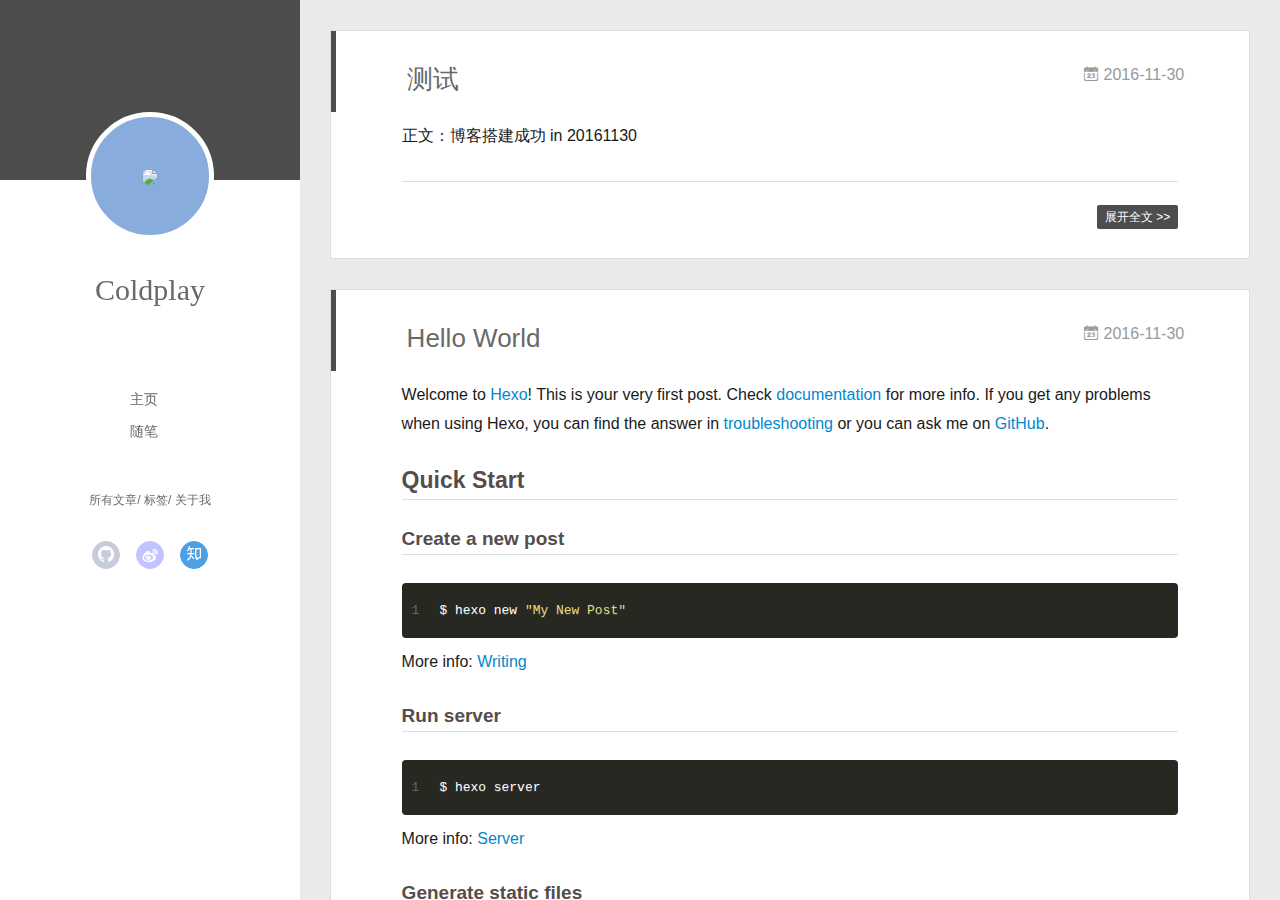
==== commit 54125a30: "hexo delopy" ====
--- a/index.html
+++ b/index.html
@@ -133,55 +133,6 @@
       <div class="body-wrap">
         
   
-    <article id="post-test" class="article article-type-post" itemscope itemprop="blogPost">
-  <div class="article-inner">
-    
-      <header class="article-header">
-        
-  
-    <h1 itemprop="name">
-      <a class="article-title" href="/2016/11/30/test/">test</a>
-    </h1>
-  
-
-        <a href="/2016/11/30/test/" class="archive-article-date">
-  	<time datetime="2016-11-30T07:42:43.000Z" itemprop="datePublished"><i class="icon-calendar icon"></i>2016-11-30</time>
-</a>
-      </header>
-    
-    <div class="article-entry" itemprop="articleBody">
-      
-        <p>fuck you hexo</p>
-
-      
-
-      
-    </div>
-    <div class="article-info article-info-index">
-      
-      
-      
-
-      
-        <p class="article-more-link">
-          <a class="article-more-a" href="/2016/11/30/test/#more">展开全文 >></a>
-        </p>
-      
-
-      
-      <div class="clearfix"></div>
-    </div>
-  </div>
-</article>
-
-
-
-
-
-
-
-
-  
     <article id="post-hello" class="article article-type-post" itemscope itemprop="blogPost">
   <div class="article-inner">
     
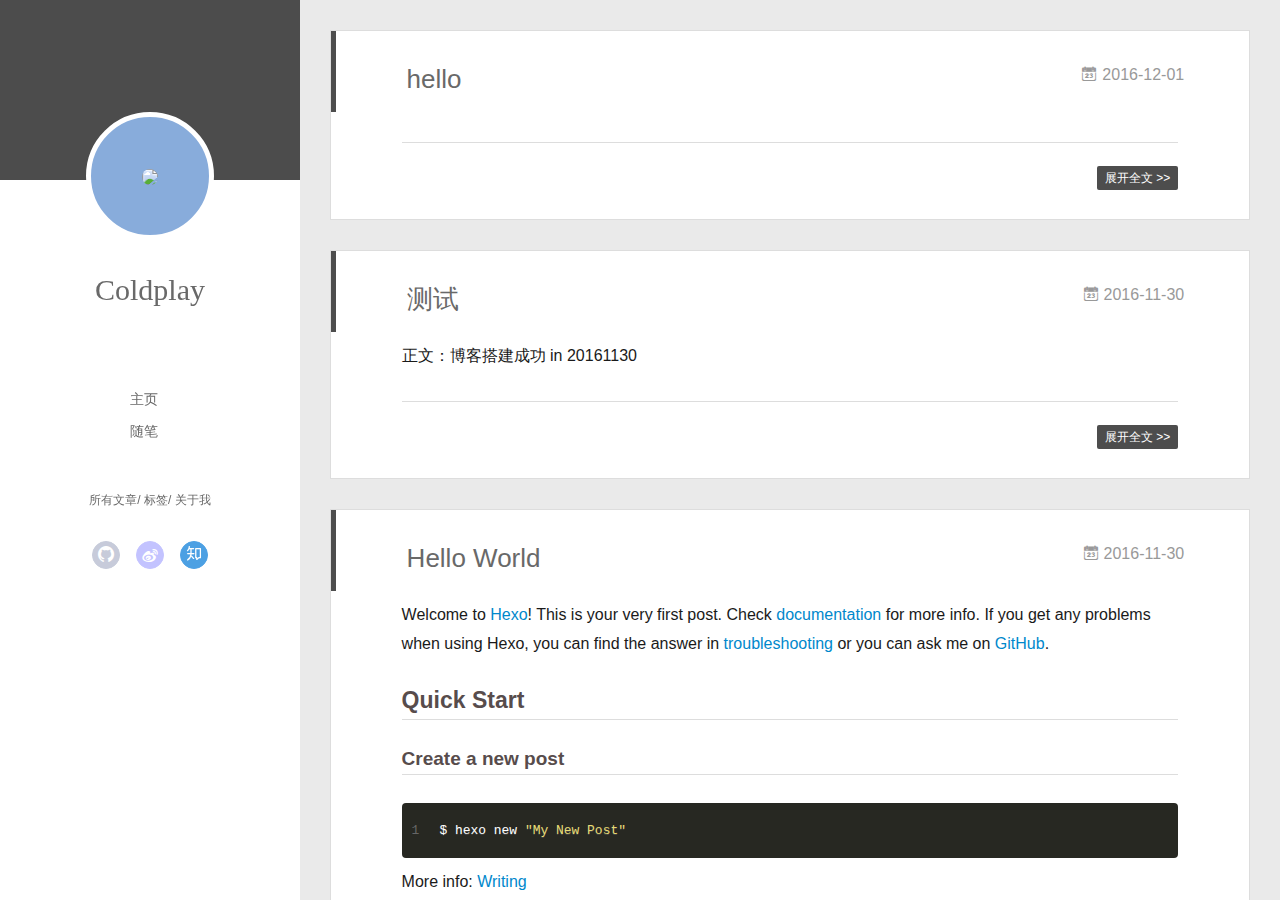
==== commit cff4a836: "hexo delopy" ====
--- a/index.html
+++ b/index.html
@@ -77,11 +77,11 @@
 		<nav class="header-nav">
 			<div class="social">
 				
-					<a class="github" target="_blank" href="#" title="github"><i class="icon-github"></i></a>
+					<a class="github" target="_blank" href="https://github.com" title="github"><i class="icon-github"></i></a>
 		        
-					<a class="weibo" target="_blank" href="#" title="weibo"><i class="icon-weibo"></i></a>
+					<a class="weibo" target="_blank" href="http://weibo.com/" title="weibo"><i class="icon-weibo"></i></a>
 		        
-					<a class="zhihu" target="_blank" href="#" title="zhihu"><i class="icon-zhihu"></i></a>
+					<a class="zhihu" target="_blank" href="https://www.zhihu.com/" title="zhihu"><i class="icon-zhihu"></i></a>
 		        
 			</div>
 		</nav>
@@ -118,11 +118,11 @@
 			<nav class="header-nav">
 				<div class="social">
 					
-						<a class="github" target="_blank" href="#" title="github"><i class="icon-github"></i></a>
+						<a class="github" target="_blank" href="https://github.com" title="github"><i class="icon-github"></i></a>
 			        
-						<a class="weibo" target="_blank" href="#" title="weibo"><i class="icon-weibo"></i></a>
+						<a class="weibo" target="_blank" href="http://weibo.com/" title="weibo"><i class="icon-weibo"></i></a>
 			        
-						<a class="zhihu" target="_blank" href="#" title="zhihu"><i class="icon-zhihu"></i></a>
+						<a class="zhihu" target="_blank" href="https://www.zhihu.com/" title="zhihu"><i class="icon-zhihu"></i></a>
 			        
 				</div>
 			</nav>
@@ -132,6 +132,54 @@
 
       <div class="body-wrap">
         
+  
+    <article id="post-hello-1" class="article article-type-post" itemscope itemprop="blogPost">
+  <div class="article-inner">
+    
+      <header class="article-header">
+        
+  
+    <h1 itemprop="name">
+      <a class="article-title" href="/2016/12/01/hello-1/">hello</a>
+    </h1>
+  
+
+        <a href="/2016/12/01/hello-1/" class="archive-article-date">
+  	<time datetime="2016-12-01T07:48:11.000Z" itemprop="datePublished"><i class="icon-calendar icon"></i>2016-12-01</time>
+</a>
+      </header>
+    
+    <div class="article-entry" itemprop="articleBody">
+      
+        
+      
+
+      
+    </div>
+    <div class="article-info article-info-index">
+      
+      
+      
+
+      
+        <p class="article-more-link">
+          <a class="article-more-a" href="/2016/12/01/hello-1/#more">展开全文 >></a>
+        </p>
+      
+
+      
+      <div class="clearfix"></div>
+    </div>
+  </div>
+</article>
+
+
+
+
+
+
+
+
   
     <article id="post-hello" class="article article-type-post" itemscope itemprop="blogPost">
   <div class="article-inner">
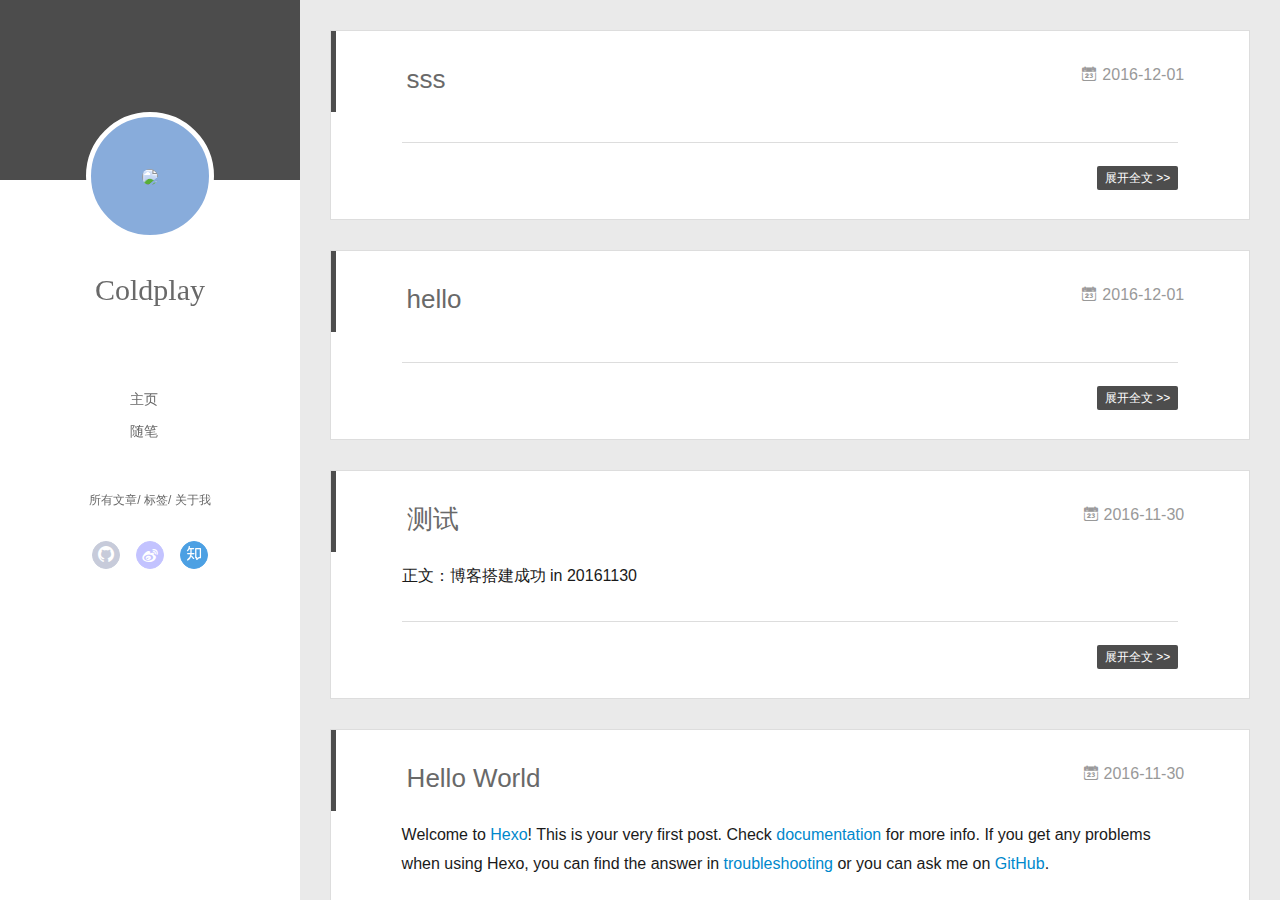
==== commit 85036135: "hexo delopy" ====
--- a/index.html
+++ b/index.html
@@ -133,6 +133,54 @@
       <div class="body-wrap">
         
   
+    <article id="post-sss" class="article article-type-post" itemscope itemprop="blogPost">
+  <div class="article-inner">
+    
+      <header class="article-header">
+        
+  
+    <h1 itemprop="name">
+      <a class="article-title" href="/2016/12/01/sss/">sss</a>
+    </h1>
+  
+
+        <a href="/2016/12/01/sss/" class="archive-article-date">
+  	<time datetime="2016-12-01T07:58:02.000Z" itemprop="datePublished"><i class="icon-calendar icon"></i>2016-12-01</time>
+</a>
+      </header>
+    
+    <div class="article-entry" itemprop="articleBody">
+      
+        
+      
+
+      
+    </div>
+    <div class="article-info article-info-index">
+      
+      
+      
+
+      
+        <p class="article-more-link">
+          <a class="article-more-a" href="/2016/12/01/sss/#more">展开全文 >></a>
+        </p>
+      
+
+      
+      <div class="clearfix"></div>
+    </div>
+  </div>
+</article>
+
+
+
+
+
+
+
+
+  
     <article id="post-hello-1" class="article article-type-post" itemscope itemprop="blogPost">
   <div class="article-inner">
     
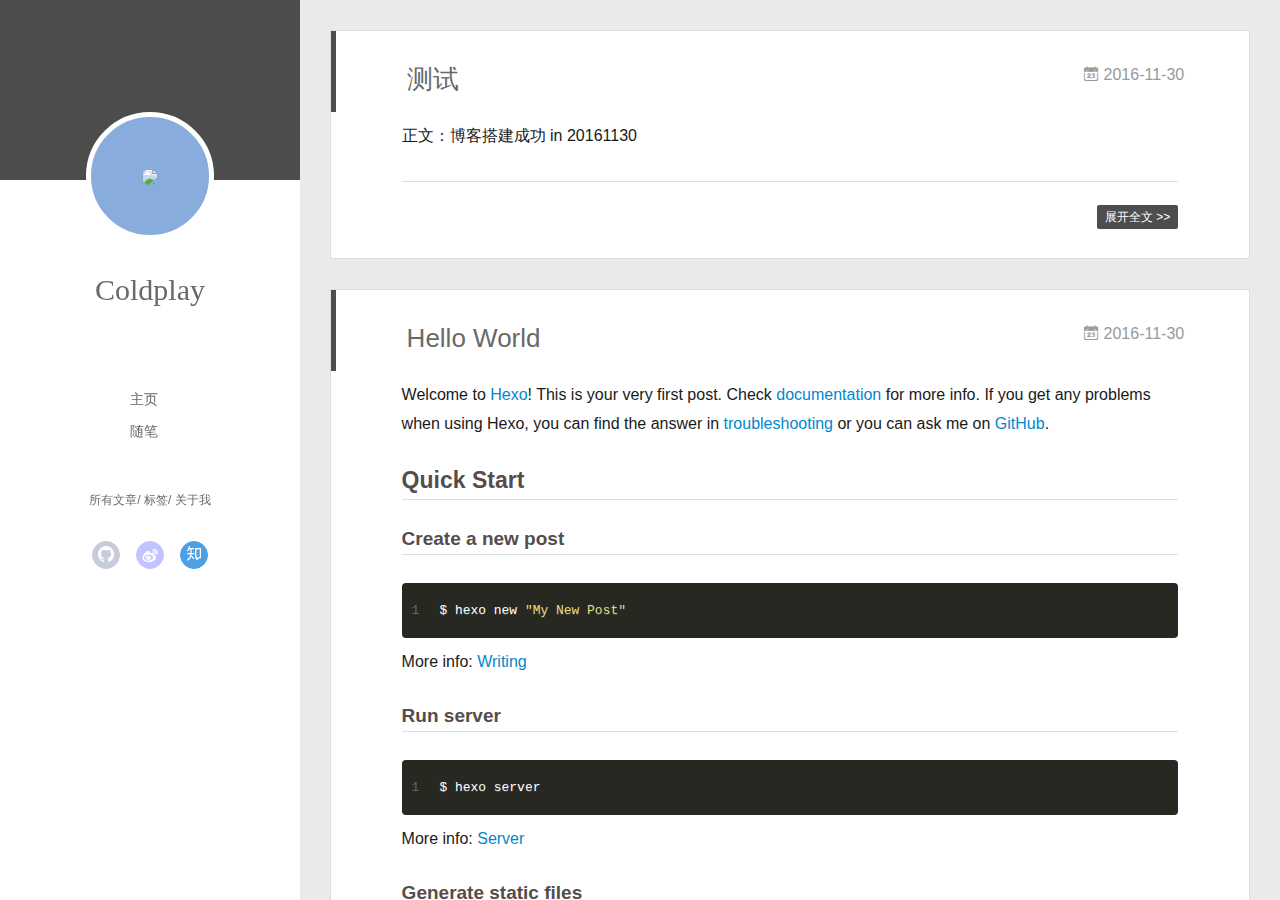
==== commit edc9c1de: "hexo delopy" ====
--- a/index.html
+++ b/index.html
@@ -133,102 +133,6 @@
       <div class="body-wrap">
         
   
-    <article id="post-sss" class="article article-type-post" itemscope itemprop="blogPost">
-  <div class="article-inner">
-    
-      <header class="article-header">
-        
-  
-    <h1 itemprop="name">
-      <a class="article-title" href="/2016/12/01/sss/">sss</a>
-    </h1>
-  
-
-        <a href="/2016/12/01/sss/" class="archive-article-date">
-  	<time datetime="2016-12-01T07:58:02.000Z" itemprop="datePublished"><i class="icon-calendar icon"></i>2016-12-01</time>
-</a>
-      </header>
-    
-    <div class="article-entry" itemprop="articleBody">
-      
-        
-      
-
-      
-    </div>
-    <div class="article-info article-info-index">
-      
-      
-      
-
-      
-        <p class="article-more-link">
-          <a class="article-more-a" href="/2016/12/01/sss/#more">展开全文 >></a>
-        </p>
-      
-
-      
-      <div class="clearfix"></div>
-    </div>
-  </div>
-</article>
-
-
-
-
-
-
-
-
-  
-    <article id="post-hello-1" class="article article-type-post" itemscope itemprop="blogPost">
-  <div class="article-inner">
-    
-      <header class="article-header">
-        
-  
-    <h1 itemprop="name">
-      <a class="article-title" href="/2016/12/01/hello-1/">hello</a>
-    </h1>
-  
-
-        <a href="/2016/12/01/hello-1/" class="archive-article-date">
-  	<time datetime="2016-12-01T07:48:11.000Z" itemprop="datePublished"><i class="icon-calendar icon"></i>2016-12-01</time>
-</a>
-      </header>
-    
-    <div class="article-entry" itemprop="articleBody">
-      
-        
-      
-
-      
-    </div>
-    <div class="article-info article-info-index">
-      
-      
-      
-
-      
-        <p class="article-more-link">
-          <a class="article-more-a" href="/2016/12/01/hello-1/#more">展开全文 >></a>
-        </p>
-      
-
-      
-      <div class="clearfix"></div>
-    </div>
-  </div>
-</article>
-
-
-
-
-
-
-
-
-  
     <article id="post-hello" class="article article-type-post" itemscope itemprop="blogPost">
   <div class="article-inner">
     
